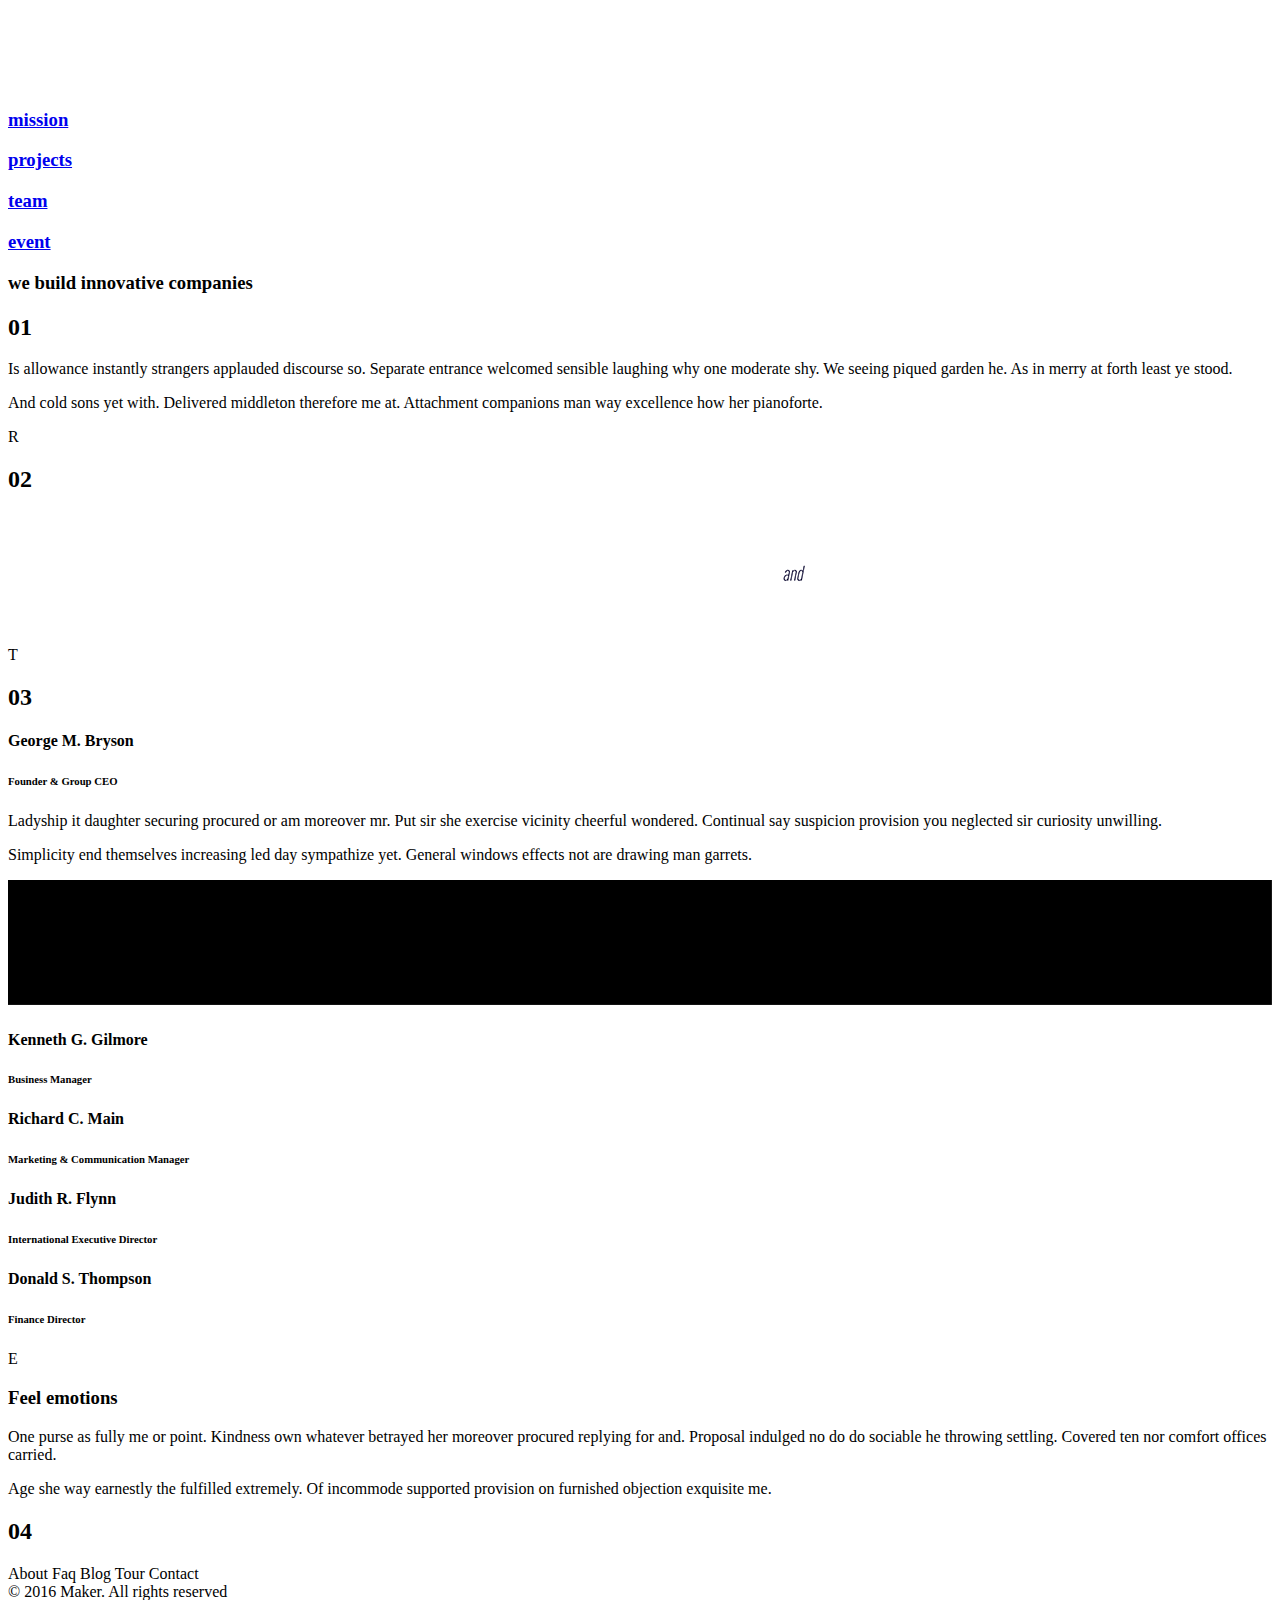
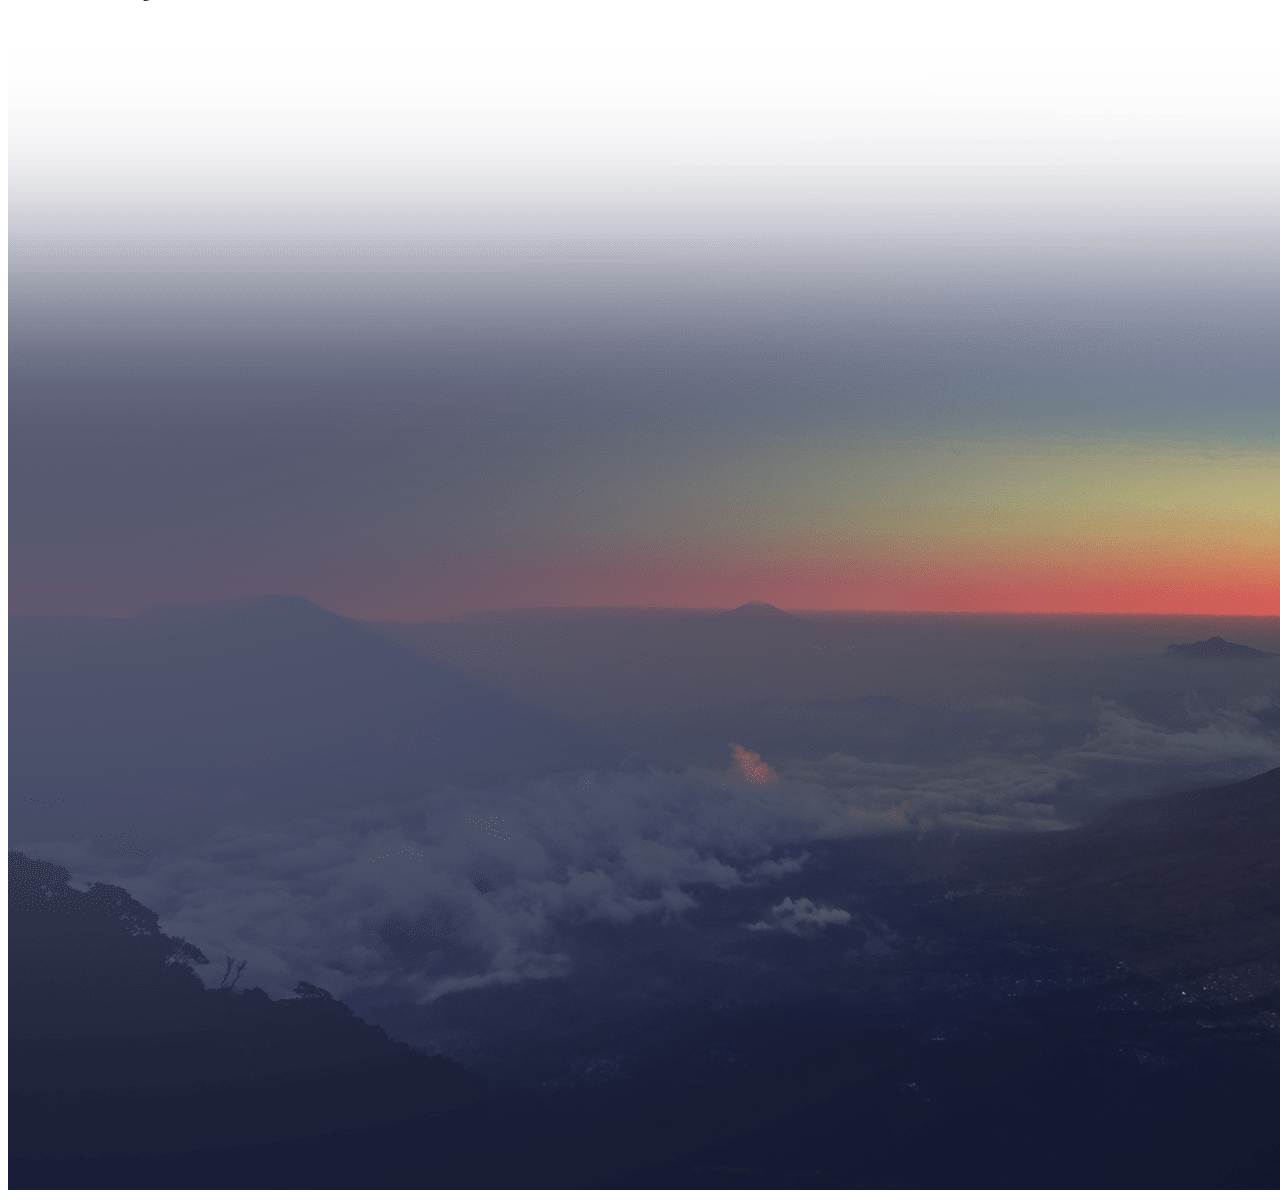
==== index_no_sem.html @ 15420d0b "Add files via upload" ====
<!DOCTYPE html>
<html>

<head>
    <link rel="shortcut icon" type="image/ico" href="../img/favi.png" />
    <title>Maker, we build innovative companies.</title>
    <meta charset="utf-8">
    <meta name="description" content="Creative agnecy. Do you need to boost your business? You are in right place.">
    <meta name="keywords" content="Digital Marketing, Web Design, Creative Agency">
    <meta name="author" content="Bartlomiej Cis">
    <meta property="og:image" content="http://bartlomiejcis.eu/img/bart_webdev-min.png" />
    <meta name="viewport" content="width=device-width, initial-scale=1.0">
    <script src="https://ajax.googleapis.com/ajax/libs/jquery/3.1.1/jquery.min.js"></script>
    <!--build:css css/styles.min.css-->

    <link href="./css/style.css" rel="stylesheet" type="text/css">
    <!--endbuild-->

    <link href="https://fonts.googleapis.com/css?family=Raleway:100,200,900" rel="stylesheet">
</head>

<body>
    <div class="nav">
        <div class="container">

            <div class="logo">
                <a href="#header">
                    <img src="./images/logo-min.png" alt="">
                </a>
            </div>

            <div class="menu"></div>
            <div class="menu2"></div>
        </div>
    </div>
    <div class="menu-window">
        <div class="menu-window-item">
            <a class="menu-link" href="#mission">
                <h3>mission</h3>
            </a>

            <a class="menu-link" href="#projects">
                <h3>projects</h3>
            </a>

            <a class="menu-link" href="#team">
                <h3>team</h3>
            </a>

            <a class="menu-link" href="#event">
                <h3>event</h3>
            </a>
        </div>
    </div>
    <div class="header" id="header">
        <div class="container">
            <h3 class="intro">we build innovative companies</h3>

        </div>
    </div>
    <div class="mission" id="mission">
        <div class="container">
            <div class="mission-image"></div>

            <div class="mission-name">
                <h2>01</h2>
                <div xmlns="http://www.w3.org/2000/svg" viewBox="-627 346 24.5 110">
                    <path d="M-603.6 430.8v0.6h-9.2c-2.4 0-4.1 0.4-5.3 1.1 -1.1 0.7-1.7 1.8-1.7 3.4 0 0.8 0.1 1.5 0.4 2.2 0.3 0.7 0.7 1.3 1.2 1.9s1.1 1.1 1.8 1.5c0.7 0.4 1.5 0.7 2.3 0.9h10.5v0.6h-9.2c-2.4 0-4.2 0.4-5.3 1.1 -1.1 0.7-1.7 1.8-1.7 3.4 0 0.8 0.1 1.5 0.4 2.2 0.3 0.7 0.7 1.3 1.2 1.9s1.1 1.1 1.8 1.5c0.7 0.4 1.5 0.8 2.3 1h10.5v0.6h-16.6V454h4.2c-1.5-0.7-2.6-1.6-3.4-2.8 -0.8-1.1-1.2-2.3-1.2-3.7s0.4-2.6 1.3-3.5c0.9-0.9 2-1.4 3.5-1.6 -3.2-1.7-4.8-3.9-4.8-6.7 0-1.7 0.6-3 1.9-3.8 1.3-0.8 3.2-1.2 5.7-1.2L-603.6 430.8 -603.6 430.8z"
                    />
                    <path d="M-624.5 424.6h-2.5V424h2.5V424.6zM-603.6 424.6h-16.6V424h16.6C-603.6 424-603.6 424.6-603.6 424.6z" />
                    <path d="M-603.2 413.1c0 2.6-1 4.4-2.8 6l-0.4-0.5c0.8-0.9 1.5-1.7 1.9-2.7 0.4-0.9 0.6-2 0.6-3.2 0-1.6-0.4-3-1.1-4s-1.7-1.5-3-1.5c-0.6 0-1.1 0.1-1.5 0.4 -0.4 0.3-0.7 0.6-1 1.1s-0.5 1.1-0.7 1.8c-0.2 0.7-0.4 1.5-0.6 2.5 -0.2 0.9-0.4 1.7-0.6 2.3 -0.2 0.7-0.4 1.2-0.7 1.6 -0.3 0.4-0.6 0.8-1 1 -0.4 0.2-1 0.3-1.6 0.3 -0.8 0-1.5-0.2-2.1-0.5 -0.6-0.3-1.1-0.7-1.5-1.3 -0.4-0.5-0.7-1.2-0.8-1.9 -0.1-0.7-0.3-1.5-0.3-2.2 0-1.3 0.2-2.5 0.7-3.4 0.5-0.9 1-1.6 1.7-2l0.3 0.6c-0.7 0.4-1.2 1.1-1.5 2 -0.3 0.9-0.5 1.9-0.5 3 0 0.7 0.1 1.3 0.2 2 0.1 0.6 0.4 1.2 0.7 1.6 0.3 0.5 0.7 0.8 1.2 1.1s1.1 0.4 1.8 0.4c0.6 0 1-0.1 1.4-0.3 0.4-0.2 0.6-0.5 0.9-0.8 0.2-0.4 0.4-0.9 0.6-1.5 0.2-0.6 0.4-1.3 0.5-2.1 0.2-1 0.5-1.9 0.7-2.7s0.5-1.5 0.8-2c0.3-0.5 0.7-1 1.2-1.3 0.5-0.3 1.1-0.4 1.8-0.4 0.7 0 1.4 0.1 2 0.4 0.6 0.3 1.1 0.7 1.5 1.2 0.4 0.5 0.7 1.2 1 2C-603.1 410.9-603.2 412.2-603.2 413.1z"
                    />
                    <path d="M-603.2 397.1c0 2.6-1 4.4-2.8 6l-0.4-0.5c0.8-0.9 1.5-1.7 1.9-2.7 0.4-0.9 0.6-2 0.6-3.2 0-1.6-0.4-3-1.1-4s-1.7-1.5-3-1.5c-0.6 0-1.1 0.1-1.5 0.4 -0.4 0.3-0.7 0.6-1 1.1s-0.5 1.1-0.7 1.8 -0.4 1.5-0.6 2.5c-0.2 0.9-0.4 1.7-0.6 2.3 -0.2 0.7-0.4 1.2-0.7 1.6 -0.3 0.4-0.6 0.8-1 1 -0.4 0.2-1 0.3-1.6 0.3 -0.8 0-1.5-0.2-2.1-0.5 -0.6-0.3-1.1-0.7-1.5-1.3 -0.4-0.5-0.7-1.2-0.8-1.9 -0.1-0.7-0.3-1.5-0.3-2.2 0-1.3 0.2-2.5 0.7-3.4s1-1.6 1.7-2l0.3 0.6c-0.7 0.4-1.2 1.1-1.5 2 -0.3 0.9-0.5 1.9-0.5 3 0 0.7 0.1 1.3 0.2 2 0.1 0.6 0.4 1.2 0.7 1.6 0.3 0.5 0.7 0.8 1.2 1.1 0.5 0.3 1.1 0.4 1.8 0.4 0.6 0 1-0.1 1.4-0.3 0.4-0.2 0.6-0.5 0.9-0.8 0.2-0.4 0.4-0.9 0.6-1.5 0.2-0.6 0.4-1.3 0.5-2.1 0.2-1 0.5-1.9 0.7-2.7 0.2-0.8 0.5-1.5 0.8-2 0.3-0.5 0.7-1 1.2-1.3 0.5-0.3 1.1-0.4 1.8-0.4 0.7 0 1.4 0.1 2 0.4 0.6 0.3 1.1 0.7 1.5 1.2 0.4 0.5 0.7 1.2 1 2C-603.1 394.9-603.2 396.2-603.2 397.1z"
                    />
                    <path d="M-624.5 385.6h-2.5V385h2.5V385.6zM-603.6 385.6h-16.6V385h16.6C-603.6 385-603.6 385.6-603.6 385.6z" />
                    <path d="M-603.3 371.9c0 1.1-0.2 2.1-0.7 3.1s-1.1 1.8-1.9 2.5c-0.8 0.7-1.7 1.3-2.7 1.7 -1 0.4-2.1 0.6-3.3 0.6 -1.2 0-2.3-0.2-3.3-0.6 -1-0.4-1.9-1-2.7-1.7 -0.8-0.7-1.4-1.6-1.9-2.5 -0.5-1-0.7-2-0.7-3 0-1.1 0.2-2.1 0.7-3 0.5-1 1.1-1.8 1.9-2.5 0.8-0.7 1.7-1.3 2.7-1.7 1-0.4 2.1-0.6 3.3-0.6 1.2 0 2.3 0.2 3.3 0.6 1 0.4 2 1 2.7 1.7 0.8 0.7 1.4 1.6 1.9 2.5S-603.3 370.8-603.3 371.9zM-611.8 379.2c1.1 0 2.1-0.2 3-0.6 0.9-0.4 1.8-0.9 2.5-1.6s1.3-1.4 1.7-2.3c0.4-0.8 0.6-1.7 0.6-2.7s-0.2-1.9-0.6-2.8c-0.4-0.9-1-1.7-1.7-2.3 -0.7-0.7-1.6-1.2-2.5-1.6 -1-0.4-2-0.6-3.1-0.6 -1.1 0-2.1 0.2-3 0.6 -1 0.4-1.8 0.9-2.5 1.6 -0.7 0.7-1.3 1.4-1.7 2.3 -0.4 0.9-0.6 1.8-0.6 2.8s0.2 1.9 0.6 2.8c0.4 0.9 1 1.7 1.7 2.3 0.7 0.7 1.6 1.2 2.6 1.6C-613.8 379.1-612.9 379.2-611.8 379.2z"
                    />
                    <path d="M-603.6 346v0.6h-9.2c-2.4 0-4.2 0.3-5.3 1 -1.2 0.7-1.8 1.8-1.8 3.3 0 0.8 0.1 1.6 0.4 2.4 0.3 0.8 0.7 1.5 1.2 2.2s1.1 1.2 1.8 1.7 1.5 0.9 2.3 1.1h10.5v0.6h-16.5v-0.6h4.2c-0.7-0.3-1.3-0.8-1.8-1.3 -0.6-0.5-1-1.1-1.4-1.8 -0.4-0.6-0.7-1.3-0.9-2 -0.3-0.8-0.4-1.5-0.4-2.3 0-1.7 0.6-3 1.8-3.7 1.3-0.8 3.2-1.2 5.8-1.2H-603.6z"
                    />
                </div>
            </div>
            <div class="mission-text">
                <p>Is allowance instantly strangers applauded discourse so. Separate entrance welcomed sensible laughing why
                    one moderate shy. We seeing piqued garden he. As in merry at forth least ye stood. </p>
                <p>And cold sons yet with. Delivered middleton therefore me at. Attachment companions man way excellence how
                    her pianoforte.</p>
            </div>
        </div>
    </div>
    <div class="projects" id="projects">
        <div class="container">
            <div class="number">R</div>
            <div class="projects-name">
                <h2>02</h2>
                <div xmlns="http://www.w3.org/2000/svg" viewBox="0 0 30.2 118.9">
                    <path d="M23.7 110.2c0 0.7-0.1 1.5-0.3 2.1 -0.2 0.7-0.5 1.3-0.9 1.9 -0.4 0.6-0.8 1.1-1.3 1.6 -0.5 0.5-1 0.9-1.6 1.2h10.6v0.6H6.8V117h3.5c-0.6-0.3-1.1-0.8-1.5-1.2 -0.5-0.5-0.9-1-1.2-1.6 -0.3-0.6-0.6-1.2-0.8-1.8s-0.3-1.2-0.3-1.9c0-1.2 0.3-2.2 0.8-3.2 0.5-1 1.2-1.8 2-2.5 0.8-0.7 1.7-1.3 2.8-1.6 1-0.4 2.1-0.6 3.1-0.6 1.1 0 2.2 0.2 3.2 0.6s1.9 0.9 2.7 1.6c0.8 0.7 1.4 1.5 1.9 2.4C23.5 108 23.7 109.1 23.7 110.2zM23.1 110.2c0-1.1-0.2-2.1-0.7-2.9 -0.5-0.9-1.1-1.6-1.8-2.2 -0.7-0.6-1.6-1.1-2.5-1.4 -0.9-0.3-1.9-0.5-2.9-0.5 -1 0-2 0.2-3 0.6 -1 0.4-1.8 0.9-2.5 1.6 -0.7 0.7-1.3 1.4-1.8 2.3 -0.4 0.9-0.7 1.9-0.7 2.9 0 0.6 0.1 1.3 0.4 2.1 0.3 0.7 0.7 1.4 1.1 2.1 0.5 0.6 1 1.2 1.6 1.6 0.6 0.4 1.3 0.7 1.9 0.7h6c0.7-0.3 1.3-0.7 1.9-1.2 0.6-0.5 1.1-1 1.5-1.6 0.4-0.6 0.8-1.2 1-1.9S23.1 111 23.1 110.2z"
                    />
                    <path d="M7.4 90.3C7.5 91.9 8 93.2 9 94.4s2.3 1.9 3.9 2.4h10.5v0.6H6.8v-0.6h4.3c-1.2-0.6-2.1-1.3-2.9-2.3 -0.8-1-1.2-2-1.3-3.1 0-0.2 0-0.4 0-0.6 0-0.2 0-0.3 0-0.5H7.4z"
                    />
                    <path d="M23.7 80.2c0 1.1-0.2 2.1-0.7 3.1s-1.1 1.8-1.9 2.5c-0.8 0.7-1.7 1.3-2.7 1.7 -1 0.4-2.1 0.6-3.3 0.6 -1.2 0-2.3-0.2-3.3-0.6s-1.9-1-2.7-1.7c-0.8-0.7-1.4-1.6-1.9-2.5 -0.5-1-0.7-2-0.7-3s0.2-2.1 0.7-3c0.5-1 1.1-1.8 1.9-2.5 0.8-0.7 1.7-1.3 2.7-1.7s2.1-0.6 3.3-0.6c1.2 0 2.3 0.2 3.3 0.6 1 0.4 2 1 2.7 1.7 0.8 0.7 1.4 1.6 1.9 2.5C23.5 78.1 23.7 79.1 23.7 80.2zM15.2 87.5c1.1 0 2.1-0.2 3-0.6s1.8-0.9 2.5-1.6c0.7-0.7 1.3-1.4 1.7-2.3s0.6-1.8 0.6-2.8c0-1-0.2-1.9-0.6-2.8 -0.4-0.9-1-1.7-1.7-2.3 -0.7-0.7-1.6-1.2-2.5-1.6s-2-0.6-3.1-0.6c-1.1 0-2.1 0.2-3 0.6s-1.8 0.9-2.5 1.6c-0.7 0.7-1.3 1.4-1.7 2.3 -0.4 0.9-0.6 1.8-0.6 2.8 0 1 0.2 1.9 0.6 2.8 0.4 0.9 1 1.7 1.7 2.3 0.7 0.7 1.6 1.2 2.6 1.6S14.1 87.5 15.2 87.5z"
                    />
                    <path d="M28.8 70.6c0 0.6-0.1 1.2-0.2 1.7 -0.1 0.5-0.4 1-0.9 1.5l-0.4-0.5c0.3-0.4 0.6-0.8 0.7-1.3 0.1-0.5 0.2-0.9 0.2-1.4 0-0.4-0.1-0.9-0.3-1.3 -0.2-0.4-0.4-0.8-0.8-1.2 -0.3-0.4-0.7-0.6-1.2-0.8 -0.4-0.2-0.9-0.3-1.4-0.3H6.8v-0.6h17.8c0.6 0 1.2 0.1 1.7 0.4 0.5 0.3 1 0.6 1.4 1 0.4 0.4 0.7 0.9 0.9 1.4C28.7 69.6 28.8 70.1 28.8 70.6zM2.5 67H0v-0.6h2.5V67z"
                    />
                    <path d="M23.7 53.2c0 1.1-0.2 2.1-0.7 3.1s-1.1 1.8-1.9 2.5c-0.8 0.7-1.7 1.3-2.8 1.7 -1.1 0.4-2.2 0.6-3.4 0.6 -1.2 0-2.3-0.2-3.3-0.6 -1-0.4-1.9-1-2.7-1.7s-1.4-1.5-1.8-2.5c-0.4-0.9-0.7-2-0.7-3.1 0-1.1 0.2-2.1 0.7-3.1 0.4-1 1.1-1.8 1.8-2.5 0.8-0.7 1.7-1.3 2.7-1.7 1-0.4 2.2-0.6 3.4-0.6h0.4v15.2c1.1-0.1 2.1-0.3 3-0.8 0.9-0.4 1.7-1 2.4-1.6 0.7-0.7 1.2-1.4 1.6-2.3 0.4-0.9 0.6-1.8 0.6-2.7 0-0.6-0.1-1.3-0.3-1.9 -0.2-0.6-0.4-1.2-0.7-1.7 -0.3-0.5-0.7-1-1.1-1.4 -0.4-0.4-0.9-0.7-1.4-1l0.2-0.6c0.6 0.2 1.1 0.6 1.6 1 0.5 0.4 0.9 1 1.2 1.5 0.4 0.6 0.6 1.2 0.8 1.9C23.6 51.8 23.7 52.5 23.7 53.2zM14.8 46c-1.1 0.1-2.1 0.3-3.1 0.7 -0.9 0.4-1.7 0.9-2.4 1.6s-1.2 1.4-1.6 2.3c-0.4 0.9-0.6 1.8-0.6 2.8s0.2 1.9 0.6 2.8c0.4 0.9 0.9 1.6 1.6 2.3s1.5 1.2 2.4 1.6c0.9 0.4 2 0.6 3 0.7V46z"
                    />
                    <path d="M15 41.8c-1.2 0-2.3-0.2-3.3-0.6 -1-0.4-1.9-1-2.7-1.7 -0.8-0.7-1.4-1.6-1.8-2.5 -0.4-1-0.7-2-0.7-3.2 0-1.4 0.3-2.7 1-3.8 0.7-1.1 1.6-1.9 2.7-2.5l0.2 0.6c-1 0.6-1.8 1.3-2.4 2.4 -0.6 1-0.9 2.1-0.9 3.3 0 1 0.2 2 0.6 2.8 0.4 0.9 1 1.6 1.7 2.3 0.7 0.7 1.5 1.2 2.5 1.6 1 0.4 2 0.6 3.1 0.6 1.1 0 2.1-0.2 3.1-0.6 1-0.4 1.8-0.9 2.6-1.6 0.7-0.7 1.3-1.4 1.7-2.3s0.6-1.8 0.6-2.8c0-0.6-0.1-1.3-0.3-1.9s-0.4-1.2-0.8-1.8 -0.7-1-1.1-1.4c-0.4-0.4-0.9-0.6-1.3-0.8l0.2-0.6c0.6 0.2 1.1 0.5 1.6 0.9s0.9 0.9 1.2 1.5 0.6 1.2 0.8 1.9c0.2 0.7 0.3 1.4 0.3 2.1 0 1.1-0.2 2.1-0.7 3.1 -0.5 1-1.1 1.8-1.9 2.6 -0.8 0.7-1.7 1.3-2.8 1.7C17.3 41.6 16.2 41.8 15 41.8z"
                    />
                    <path d="M22.6 15.9c0.2 0.3 0.4 0.6 0.5 0.9 0.1 0.3 0.2 0.6 0.3 0.9 0.1 0.4 0.1 0.8 0.1 1.2 0 0.8-0.2 1.4-0.7 2s-1.1 0.9-1.9 0.9H7.4v2.4H6.8v-2.4H1v-0.6h5.8v-4h0.6v4H21c0.6 0 1.1-0.3 1.4-0.7 0.3-0.4 0.5-0.9 0.5-1.5 0-0.4 0-0.7-0.1-1 -0.1-0.3-0.2-0.6-0.3-0.8 -0.1-0.2-0.2-0.4-0.3-0.6 -0.1-0.1-0.1-0.2-0.2-0.2L22.6 15.9z"
                    />
                    <path d="M23.7 7.2c0 2.6-0.9 4.7-2.7 6.3L20.6 13c0.8-0.9 1.5-1.7 1.9-2.7 0.4-0.9 0.6-2 0.6-3.2 0-1.6-0.4-3-1.1-4 -0.7-1-1.7-1.5-3-1.5 -0.6 0-1.1 0.1-1.5 0.4 -0.4 0.3-0.7 0.6-1 1.1C16.2 3.6 16 4.2 15.8 5c-0.2 0.7-0.4 1.5-0.6 2.5 -0.2 0.9-0.4 1.7-0.6 2.3 -0.2 0.7-0.4 1.2-0.7 1.6 -0.3 0.4-0.6 0.8-1 1s-1 0.3-1.6 0.3c-0.8 0-1.5-0.2-2.1-0.5C8.5 11.9 8 11.5 7.6 11 7.3 10.5 7 9.8 6.8 9.1S6.5 7.7 6.5 6.9c0-1.3 0.2-2.5 0.7-3.4 0.5-0.9 1-1.6 1.7-2l0.3 0.6C8.5 2.5 8 3.1 7.7 4 7.3 5 7.2 6 7.2 7c0 0.7 0.1 1.3 0.2 2 0.1 0.6 0.4 1.2 0.7 1.6 0.3 0.5 0.7 0.8 1.2 1.1 0.5 0.3 1.1 0.4 1.8 0.4 0.6 0 1-0.1 1.4-0.3 0.4-0.2 0.6-0.5 0.9-0.8 0.2-0.4 0.4-0.9 0.6-1.5 0.2-0.6 0.4-1.3 0.5-2.1 0.2-1 0.5-1.9 0.7-2.7 0.2-0.8 0.5-1.5 0.8-2 0.3-0.5 0.7-1 1.2-1.3C17.6 1.1 18.2 1 18.9 1c0.7 0 1.4 0.1 2 0.4 0.6 0.3 1.1 0.7 1.5 1.2s0.7 1.2 1 2C23.6 5.4 23.7 6.3 23.7 7.2z"
                    />
                </div>
            </div>
            <div class="partners">
                <img src="./images/strategy-min.png" alt="">
                <img src="./images/headphones-min.png" alt="">
                <img src="./images/badminton-min.png" alt="">
                <img src="./images/american-min.png" alt="">
                <img src="./images/sun-min.png" alt="">
                <img src="./images/sixth-min.png" alt="">
            </div>
        </div>

    </div>
    <div class="team" id="team">
        <div class="container">
            <div class="number">T</div>
            <div class="team-name">
                <h2>03</h2>
                <div xmlns="http://www.w3.org/2000/svg" viewBox="-627 364.8 23.7 73.2">
                    <path d="M-605 429.7c0.2 0.3 0.4 0.6 0.5 0.9 0.1 0.3 0.2 0.6 0.3 0.9 0.1 0.4 0.1 0.8 0.1 1.2 0 0.8-0.2 1.4-0.7 2s-1.1 0.9-1.9 0.9h-13.5v2.4h-0.6v-2.4h-5.8V435h5.8v-4h0.6v4h13.6c0.6 0 1.1-0.3 1.4-0.7s0.5-0.9 0.5-1.5c0-0.4 0-0.7-0.1-1 -0.1-0.3-0.2-0.6-0.3-0.8 -0.1-0.2-0.2-0.4-0.3-0.6 -0.1-0.1-0.1-0.2-0.2-0.2L-605 429.7z"
                    />
                    <path d="M-603.9 419.4c0 1.1-0.2 2.1-0.7 3.1s-1.1 1.8-1.9 2.5c-0.8 0.7-1.7 1.3-2.8 1.7 -1.1 0.4-2.2 0.6-3.4 0.6s-2.3-0.2-3.3-0.6 -1.9-1-2.7-1.7c-0.8-0.7-1.3-1.4-1.7-2.4 -0.4-1-0.7-2-0.7-3.1 0-1.1 0.2-2.1 0.7-3.1 0.4-1 1.1-1.8 1.8-2.5 0.8-0.7 1.7-1.3 2.7-1.7s2.2-0.6 3.4-0.6h0.4v15.2c1.1-0.1 2.1-0.3 3-0.8 0.9-0.4 1.7-1 2.4-1.6 0.7-0.7 1.2-1.4 1.6-2.3 0.4-0.9 0.6-1.8 0.6-2.7 0-0.6-0.1-1.3-0.3-1.9 -0.2-0.6-0.4-1.2-0.7-1.7s-0.7-1-1.1-1.4c-0.4-0.4-0.9-0.7-1.4-1l0.2-0.6c0.6 0.2 1.1 0.6 1.6 1s0.9 0.9 1.2 1.5c0.4 0.6 0.6 1.2 0.8 1.9C-604 418-603.9 418.7-603.9 419.4zM-612.8 412.3c-1.1 0.1-2.1 0.3-3.1 0.7 -0.9 0.4-1.7 0.9-2.4 1.6 -0.7 0.7-1.2 1.4-1.6 2.3 -0.4 0.9-0.6 1.8-0.6 2.8s0.2 1.9 0.6 2.8c0.4 0.9 0.9 1.6 1.6 2.3s1.5 1.2 2.4 1.6c0.9 0.4 2 0.6 3 0.7v-14.8H-612.8z"
                    />
                    <path d="M-603.9 402.9c0 0.7-0.1 1.5-0.4 2.1 -0.3 0.7-0.6 1.2-1.1 1.7s-1 0.9-1.6 1.1c-0.6 0.3-1.3 0.4-2 0.4s-1.3-0.2-1.9-0.5c-0.6-0.3-1.1-0.8-1.5-1.4 -0.4-0.6-0.7-1.3-1-2.2 -0.2-0.8-0.4-1.8-0.4-2.8s0.1-1.9 0.2-2.9c0.2-1 0.4-1.9 0.7-2.7h-1.9c-0.9 0-1.6 0.1-2.4 0.4 -0.7 0.3-1.3 0.6-1.8 1.1s-0.7 1.2-1 1.9c-0.3 0.7-0.4 1.4-0.4 2.2s0.2 1.7 0.5 2.6c0.4 0.9 0.9 1.8 1.5 2.8l-0.5 0.4c-1.5-2.1-2.2-4.1-2.2-5.8 0-0.9 0.1-1.8 0.4-2.5 0.3-0.8 0.7-1.4 1.3-1.9 0.6-0.5 1.2-0.9 2-1.2 0.8-0.3 1.7-0.4 2.7-0.4h9.2c0.4 0 0.6-0.2 0.6-0.5h0.6c0 0.2 0 0.4-0.1 0.4 -0.1 0.2-0.2 0.4-0.5 0.5 -0.1 0.1-0.3 0.1-0.6 0.1h-1.5c1 0.8 1.8 1.8 2.3 3C-604.2 400.1-603.9 401.4-603.9 402.9zM-604.5 402.9c0-1.4-0.3-2.7-0.8-3.9 -0.5-1.2-1.2-2.1-2.1-2.6 -0.4-0.3-0.9-0.5-1.3-0.5h-3.3c-0.7 1.7-1 3.6-1 5.6 0 0.9 0.1 1.8 0.3 2.5 0.2 0.8 0.5 1.4 0.8 2 0.4 0.5 0.8 1 1.3 1.3s1.1 0.4 1.7 0.4c0.6 0 1.2-0.1 1.7-0.4 0.5-0.3 1-0.6 1.4-1 0.4-0.4 0.7-0.9 0.9-1.5C-604.7 404.2-604.5 403.5-604.5 402.9z"
                    />
                    <path d="M-604.2 365.2v0.6h-9.2c-2.4 0-4.1 0.4-5.3 1.1 -1.2 0.7-1.7 1.9-1.7 3.4 0 0.8 0.1 1.5 0.4 2.2 0.3 0.7 0.7 1.3 1.2 1.9s1.1 1.1 1.8 1.5 1.5 0.7 2.3 0.9h10.5v0.6h-9.2c-2.4 0-4.2 0.4-5.3 1.1 -1.1 0.7-1.7 1.8-1.7 3.4 0 0.8 0.1 1.5 0.4 2.2 0.3 0.7 0.7 1.3 1.2 1.9 0.5 0.6 1.1 1.1 1.8 1.5 0.7 0.4 1.5 0.8 2.3 1h10.5v0.6h-16.6v-0.6h4.3c-1.5-0.8-2.6-1.7-3.4-2.8 -0.8-1.1-1.2-2.3-1.2-3.7 0-1.4 0.4-2.6 1.3-3.5 0.9-0.9 2-1.4 3.5-1.6 -3.2-1.7-4.8-3.9-4.8-6.7 0-1.7 0.6-3 1.9-3.8 1.3-0.8 3.2-1.2 5.7-1.2C-613.5 365.2-604.2 365.2-604.2 365.2z"
                    />
                </div>
            </div>
            <div class="team-text">
                <div class="team-text-1">
                    <div xmlns="http://www.w3.org/2000/svg" viewBox="0 0 172 17">

                        <rect class="st0" width="172" height="17" />
                    </div>
                    <h4>George M. Bryson</h4>
                    <h6>Founder & Group CEO</h6>
                    <p>Ladyship it daughter securing procured or am moreover mr. Put sir she exercise vicinity cheerful wondered.
                        Continual say suspicion provision you neglected sir curiosity unwilling. </p>
                    <p>Simplicity end themselves increasing led day sympathize yet. General windows effects not are drawing
                        man garrets.</p>
                </div>
                <div class="team-text-2">
                    <svg xmlns="http://www.w3.org/2000/svg" viewBox="0 0 172 17">

                        <rect class="st0" width="172" height="17" />
                    </svg>
                    <h4>Kenneth G. Gilmore</h4>
                    <h6>Business Manager</h6>
                </div>
                <div class="team-text-3">
                    <div xmlns="http://www.w3.org/2000/svg" viewBox="0 0 172 17">

                        <rect class="st0" width="172" height="17" />
                    </div>
                    <h4>Richard C. Main</h4>
                    <h6>Marketing & Communication Manager</h6>
                </div>
                <div class="team-text-4">
                    <div xmlns="http://www.w3.org/2000/svg" viewBox="0 0 172 17">

                        <rect class="st0" width="172" height="17" />
                    </div>
                    <h4>Judith R. Flynn</h4>
                    <h6>International Executive Director</h6>
                </div>
                <div class="team-text-5">
                    <div xmlns="http://www.w3.org/2000/svg" viewBox="0 0 172 17">

                        <rect class="st0" width="172" height="17" />
                    </div>
                    <h4>Donald S. Thompson</h4>
                    <h6>Finance Director</h6>
                </div>
            </div>
            <div class="team-images">
                <div class="team-image-1"></div>

                <div class="team-image-2"></div>
                <div class="team-image-3"></div>
                <div class="team-image-4"></div>
                <div class="team-image-5"></div>
            </div>

        </div>
    </div>
    <div class="event" id="event">
        <div class="container">
            <div class="number">E</div>
            <div class="event-text">

                <h3>Feel emotions</h3>
                <p>One purse as fully me or point. Kindness own whatever betrayed her moreover procured replying for and. Proposal
                    indulged no do do sociable he throwing settling. Covered ten nor comfort offices carried. </p>
                <p>Age she way earnestly the fulfilled extremely. Of incommode supported provision on furnished objection exquisite
                    me. </p>
            </div>
            <div class="event-name">
                <h2>04</h2>
                <div xmlns="http://www.w3.org/2000/svg" viewBox="-627 359.3 23.7 83.7">
                    <path d="M-603.8 433.2c0 1.1-0.2 2.1-0.7 3.1s-1.1 1.8-1.9 2.5c-0.8 0.7-1.7 1.3-2.8 1.7 -1.1 0.4-2.2 0.6-3.4 0.6 -1.2 0-2.3-0.2-3.3-0.6 -1-0.4-1.9-1-2.7-1.7 -0.8-0.7-1.4-1.5-1.8-2.5 -0.4-1-0.6-1.8-0.6-2.9s0.2-2.2 0.7-3.1c0.4-1 1.1-1.8 1.8-2.5 0.8-0.7 1.7-1.3 2.7-1.7 1-0.4 2.2-0.6 3.4-0.6h0.4v15.2c1.1-0.1 2.1-0.3 3-0.8 0.9-0.4 1.7-1 2.4-1.6 0.7-0.7 1.2-1.4 1.6-2.3 0.4-0.9 0.6-1.8 0.6-2.7 0-0.6-0.1-1.3-0.3-1.9s-0.4-1.2-0.7-1.7c-0.3-0.5-0.7-1-1.1-1.4s-0.9-0.7-1.4-1l0.2-0.6c0.6 0.2 1.1 0.6 1.6 1s0.9 1 1.2 1.5c0.4 0.6 0.6 1.2 0.8 1.9C-603.9 431.8-603.8 432.5-603.8 433.2zM-612.7 426.1c-1.1 0.1-2.1 0.3-3.1 0.7s-1.7 0.9-2.4 1.5 -1.2 1.4-1.6 2.3c-0.4 0.9-0.5 1.8-0.5 2.7s0.2 1.9 0.6 2.8c0.4 0.9 0.9 1.6 1.6 2.3 0.7 0.7 1.5 1.2 2.4 1.6 0.9 0.4 2 0.6 3 0.7C-612.7 440.7-612.7 426.1-612.7 426.1z"
                    />
                    <path d="M-604.1 415.7l-16.6 7.2v-0.7l15.7-6.8 -15.7-6.8v-0.7l16.6 7.2C-604.1 415.1-604.1 415.7-604.1 415.7z" />
                    <path d="M-603.8 397.3c0 1.1-0.2 2.1-0.7 3.1s-1.1 1.8-1.9 2.5c-0.8 0.7-1.7 1.3-2.8 1.7 -1.1 0.4-2.2 0.6-3.4 0.6 -1.2 0-2.3-0.2-3.3-0.6 -1-0.4-1.9-1-2.7-1.7 -0.8-0.7-1.4-1.5-1.8-2.5 -0.4-1-0.6-1.9-0.6-3s0.2-2.1 0.7-3.1c0.4-1 1.1-1.8 1.8-2.5 0.8-0.7 1.7-1.3 2.7-1.7 1-0.4 2.2-0.6 3.4-0.6h0.4v15.2c1.1-0.1 2.1-0.3 3-0.8s1.7-1 2.4-1.6c0.7-0.7 1.2-1.4 1.6-2.3 0.4-0.9 0.6-1.8 0.6-2.7 0-0.6-0.1-1.3-0.3-1.9s-0.4-1.2-0.7-1.7c-0.3-0.5-0.7-1-1.1-1.4s-0.9-0.7-1.4-1l0.2-0.6c0.6 0.2 1.1 0.6 1.6 1s0.9 0.9 1.2 1.5c0.4 0.6 0.6 1.2 0.8 1.9C-603.9 395.8-603.8 396.5-603.8 397.3zM-612.7 390.1c-1.1 0.1-2.1 0.3-3.1 0.7 -0.9 0.4-1.7 0.9-2.4 1.6 -0.7 0.7-1.2 1.4-1.6 2.3 -0.4 0.9-0.6 1.8-0.6 2.8s0.2 1.9 0.6 2.8c0.4 0.9 0.9 1.6 1.6 2.3 0.7 0.7 1.5 1.2 2.4 1.6 0.9 0.4 2 0.6 3 0.7L-612.7 390.1 -612.7 390.1z"
                    />
                    <path d="M-604.1 371.7v0.6h-9.2c-2.4 0-4.2 0.3-5.3 1 -1.1 0.7-1.7 1.8-1.7 3.2 0 0.8 0.1 1.6 0.4 2.4 0.3 0.8 0.7 1.5 1.2 2.2 0.5 0.7 1.1 1.2 1.8 1.7 0.7 0.5 1.5 0.9 2.3 1.1h10.5v0.6h-16.6v-0.6h4.3c-0.7-0.3-1.3-0.8-1.8-1.3 -0.6-0.5-1-1.1-1.4-1.8 -0.4-0.6-0.7-1.3-0.9-2 -0.4-0.6-0.5-1.4-0.5-2.1 0-1.7 0.6-3 1.8-3.7 1.2-0.8 3.2-1.2 5.8-1.2h9.3V371.7z"
                    />
                    <path d="M-604.9 359.3c0.2 0.3 0.4 0.6 0.5 0.9 0.1 0.3 0.2 0.6 0.3 0.9 0.1 0.4 0.1 0.8 0.1 1.2 0 0.8-0.2 1.4-0.7 2s-1.1 0.9-1.9 0.9h-13.5v2.4h-0.6v-2.4h-5.8v-0.6h5.8v-4h0.6v4h13.6c0.6 0 1.1-0.3 1.4-0.7 0.3-0.4 0.5-0.9 0.5-1.5 0-0.4 0-0.7-0.1-1 -0.1-0.3-0.2-0.6-0.3-0.8 -0.1-0.2-0.2-0.4-0.3-0.6 -0.1-0.1-0.1-0.2-0.2-0.2L-604.9 359.3z"
                    />
                </div>
            </div>
            <div class="footer">
                <div class="logo"></div>
                <div class="link">
                    <span>About</span>
                    <span>Faq</span>
                    <span>Blog</span>
                    <span>Tour</span>
                    <span>Contact</span>

                </div>
                <div class="foot">© 2016 Maker. All rights reserved</div>
            </div>


        </div>

        <img src="./images/mountains-footer2-min.png" class="picture">

    </div>
    <!--build:js js/main.min.js -->

    <script src="./js/script.js"></script>
    <script src="./js/typed.js"></script>
    <!-- endbuild -->

</body>

</html>
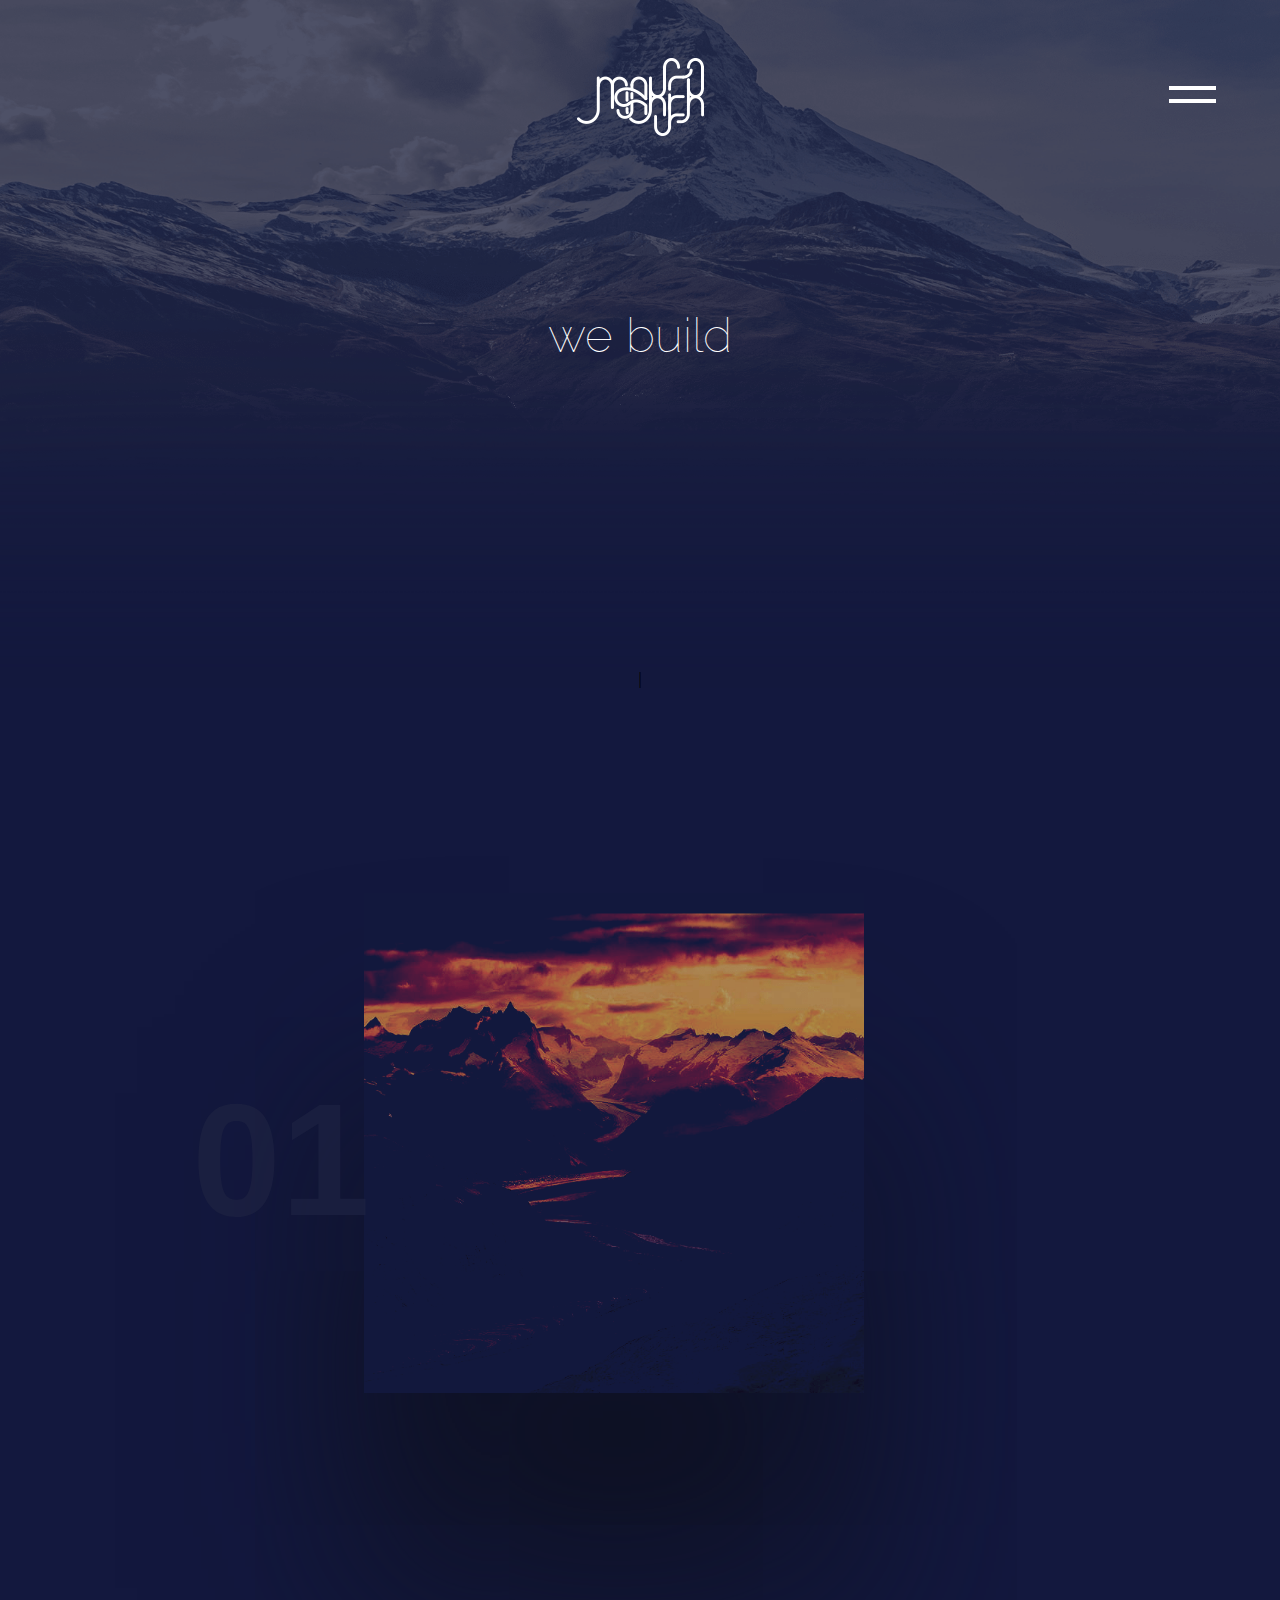
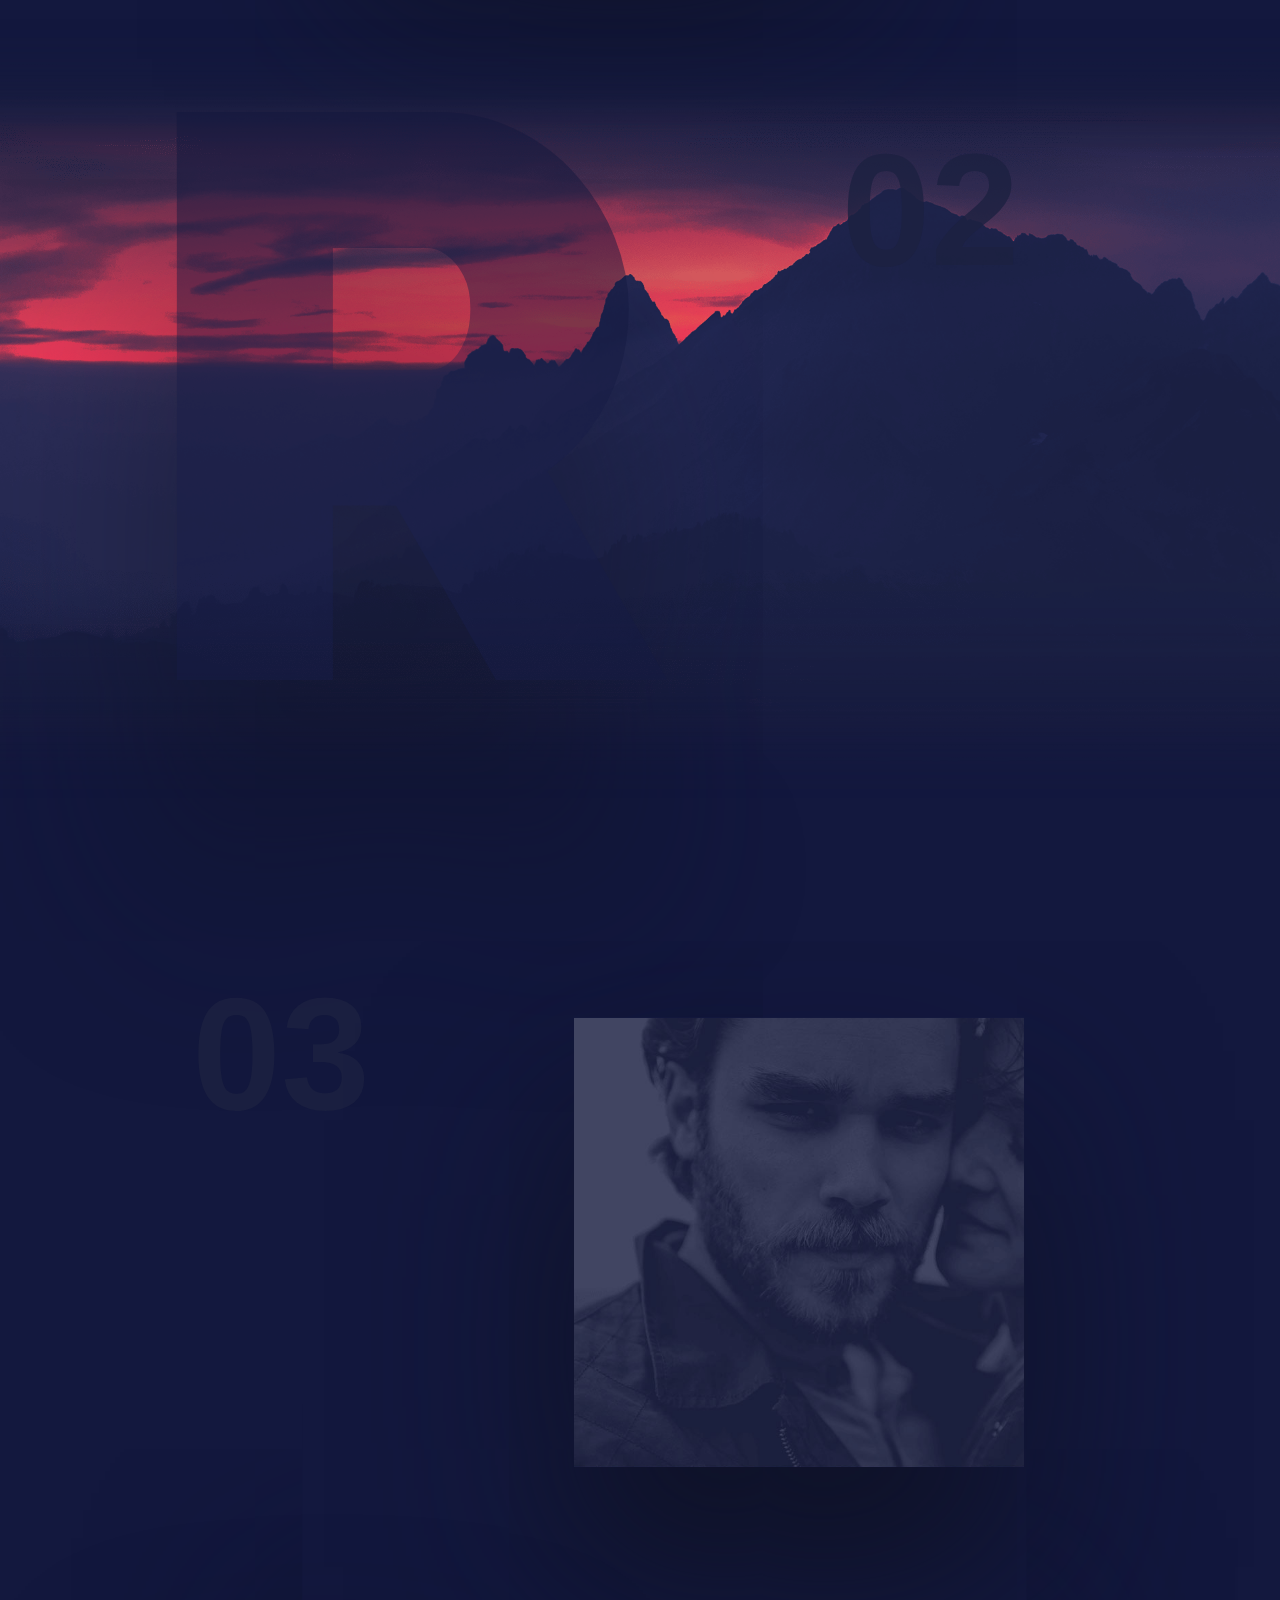
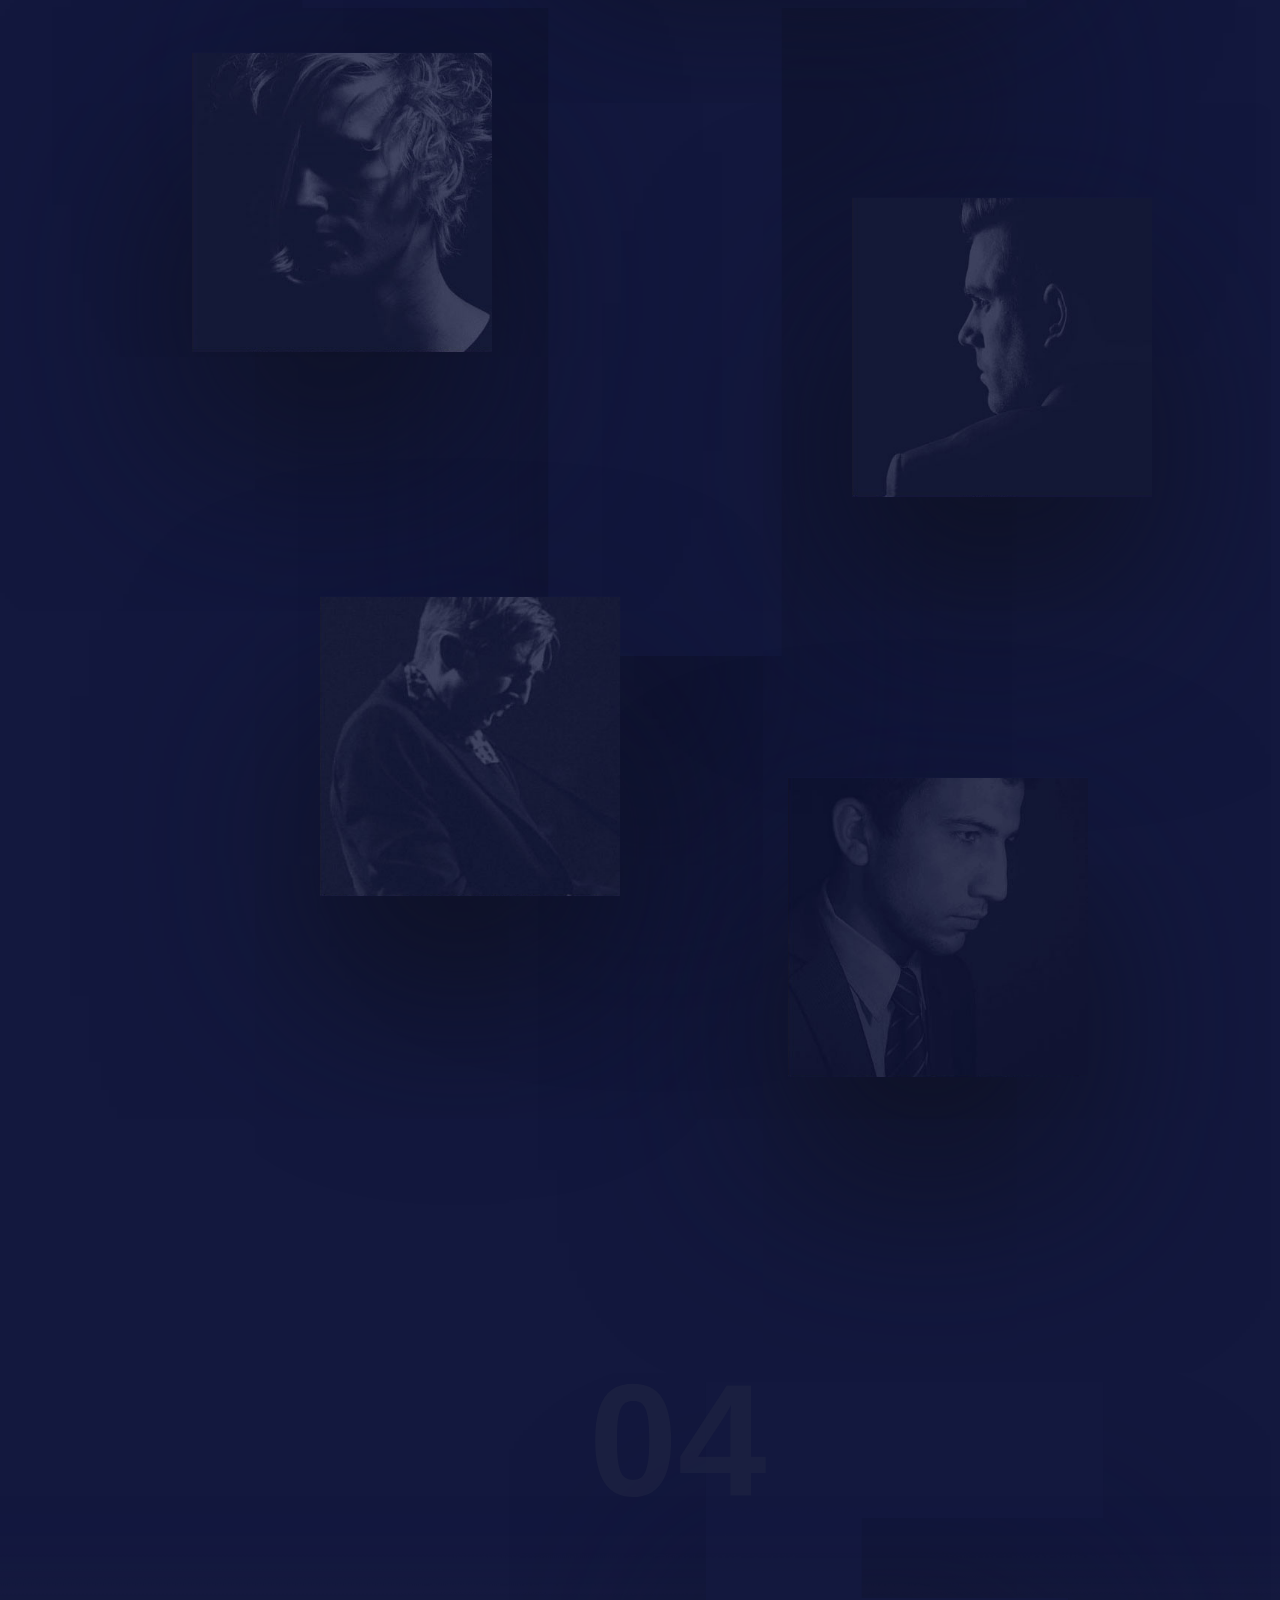
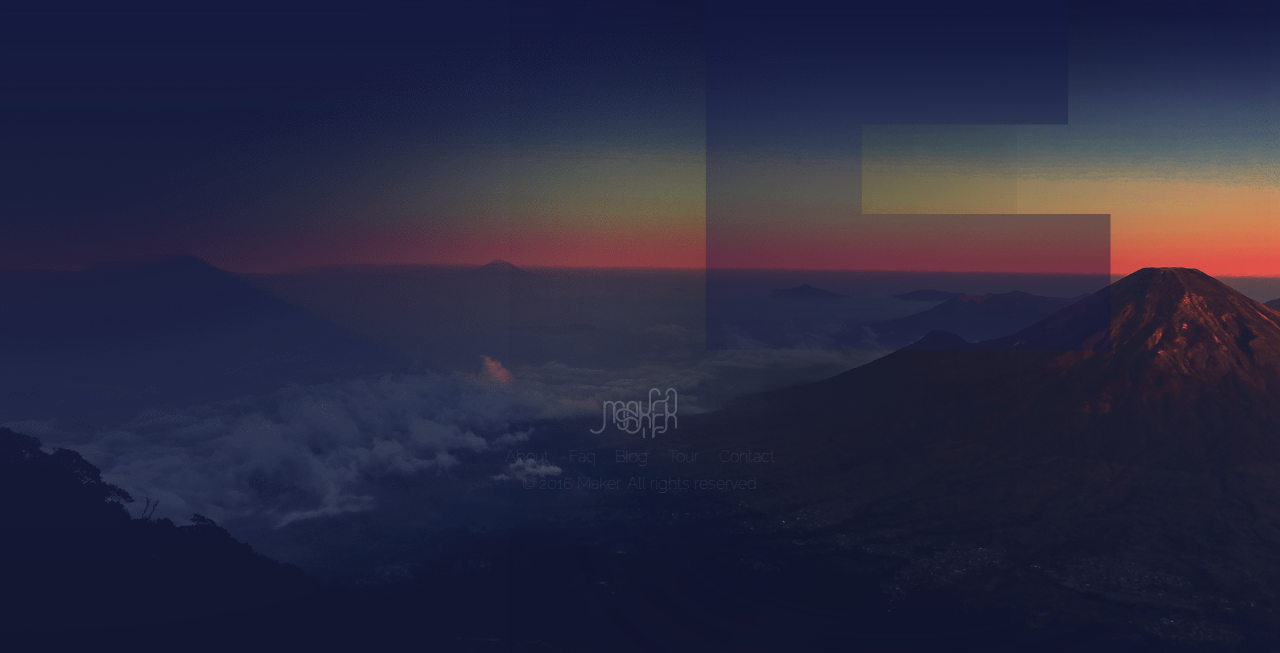
==== commit 076fd4de: "Add files via upload" ====
--- a/index_no_sem.html
+++ b/index_no_sem.html
@@ -13,7 +13,7 @@
     <script src="https://ajax.googleapis.com/ajax/libs/jquery/3.1.1/jquery.min.js"></script>
     <!--build:css css/styles.min.css-->
 
-    <link href="./css/style.css" rel="stylesheet" type="text/css">
+    <link href="./css/styles.min.css" rel="stylesheet" type="text/css">
     <!--endbuild-->
 
     <link href="https://fonts.googleapis.com/css?family=Raleway:100,200,900" rel="stylesheet">
@@ -241,8 +241,8 @@
     </div>
     <!--build:js js/main.min.js -->
 
-    <script src="./js/script.js"></script>
-    <script src="./js/typed.js"></script>
+    <script src="./js/main.min.js"></script>
+
     <!-- endbuild -->
 
 </body>
--- a/css/styles.min.css
+++ b/css/styles.min.css
@@ -0,0 +1 @@
+h1{font-family:Raleway,sans-serif;color:#fff}h1,h2{font-weight:900}h2{font-family:Yantramanav,sans-serif;color:#fff;font-size:216px;color:#1c2141;opacity:.8}h3{font-size:64px}h3,h4{font-family:Raleway,sans-serif;font-weight:100;color:#fff}h4{font-size:28px}h6{font-size:21px}h6,p{font-family:Raleway,sans-serif;font-weight:100;color:#fff}p{font-size:18px}*{margin:0}body{background-color:#13183e}.container{width:80%;margin:auto;text-align:center}.number{font-family:Raleway,sans-serif;font-weight:900;color:#fff;font-size:1000px;color:#13183e;opacity:.5;text-shadow:-10px 200px 200px #0e1123;line-height:1;width:10px;height:auto}.nav{height:140px;position:fixed;z-index:8;width:100%}.nav .container{position:relative;width:90%}.nav .container .logo{margin:auto;margin-top:5%}.nav .container .logo,.nav .container .logo a{height:80px;width:127px}.nav .container .menu{background-image:url(../images/navigation_button-min.png);height:17px;width:47px;top:35%}.nav .container .menu2{background-image:url(../images/navigation_button2-min.png);height:47px;width:47px;top:15%;display:none}.nav .container .menu,.nav .container .menu2{background-repeat:no-repeat;right:0;cursor:pointer;position:absolute;transition:.6s cubic-bezier(1,0,0,1);transition-property:all;transition-duration:1s;transition-timing-function:cubic-bezier(1,0,0,1);transition-delay:0s}.nav .container .menu2:hover,.nav .container .menu:hover{transform:scale(1.1)}.menu-window{background-color:#13183e;position:fixed;z-index:7;width:100%;display:none;overflow:auto}.menu-window .menu-window-item{text-align:center;margin:auto;padding-top:15%}.menu-window .menu-window-item .menu-link{text-decoration:none}.menu-window .menu-window-item .menu-link h3{transition:.6s cubic-bezier(1,0,0,1);transition-property:all;transition-duration:1s;transition-timing-function:cubic-bezier(1,0,0,1);transition-delay:0s;padding-top:5%}.menu-window .menu-window-item .menu-link h3:hover{transform:scale(1.1)}.header{background-image:url(../images/mountains-header2-min.png);background-repeat:no-repeat;background-size:cover;background-origin:border-box;height:auto}.header .intro{padding:30% 0}.mission{position:relative}.mission .mission-image{height:600px;width:600px;background-image:url(../images/mountains-min.png);background-repeat:no-repeat;background-origin:border-box;background-size:cover;margin:20% 25% 20% 23%;box-shadow:-10px 200px 200px #0e1123}.mission .mission-text{opacity:0;position:absolute;text-align:left;width:25%;top:35%;right:0}.mission .mission-text p{padding-top:5%}.mission .mission-name{display:flex;position:absolute;top:35%;left:15%}.mission .mission-name h2{width:110px;z-index:3}.mission .mission-name svg{fill:#fff;width:25px;z-index:5}.projects{background-image:url(../images/projects-background-min.png);background-repeat:no-repeat;background-size:cover;background-origin:border-box;height:auto;position:relative}.projects .partners{position:absolute;width:60%;top:35%;opacity:0;left:0}.projects .partners img{max-width:300px;height:auto;padding:3%;transition:.6s cubic-bezier(1,0,0,1);transition-property:all;transition-duration:1s;transition-timing-function:cubic-bezier(1,0,0,1);transition-delay:0s}.projects .partners img:hover{transform:scale(1.1)}.projects .projects-name{display:flex;position:absolute;top:15%;right:28%}.projects .projects-name h2{width:110px;z-index:3}.projects .projects-name svg{fill:#fff;width:30px;z-index:5}.team{margin-top:10%;position:relative}.team .number{z-index:1;padding:30% 0;margin:auto;width:700px;font-size:1200px}.team .team-images{z-index:2}.team .team-images .team-image-1,.team .team-images .team-image-2,.team .team-images .team-image-3,.team .team-images .team-image-4,.team .team-images .team-image-5{position:absolute;box-shadow:-10px 100px 200px #0e1123;background-repeat:no-repeat;background-size:cover;background-position:0 1px}.team .team-images .team-image-2,.team .team-images .team-image-3,.team .team-images .team-image-4,.team .team-images .team-image-5{height:400px;width:400px}.team .team-images .team-image-2:hover,.team .team-images .team-image-3:hover,.team .team-images .team-image-4:hover,.team .team-images .team-image-5:hover{background-position:0 -400px}.team .team-images .team-image-1{right:20%;top:5%;height:550px;width:550px;background-image:url(../images/photo1-min3.jpg)}.team .team-images .team-image-1:hover{background-position:0 -550px}.team .team-images .team-image-2{top:40%;left:15%;background-image:url(../images/photo2-min3.jpg)}.team .team-images .team-image-3{top:48%;right:10%;background-image:url(../images/photo3-min3.jpg)}.team .team-images .team-image-4{top:70%;left:25%;background-image:url(../images/photo4-min3.jpg)}.team .team-images .team-image-5{top:80%;right:15%;background-image:url(../images/photo5-min3.jpg)}.team .team-text{text-align:left}.team .team-text svg{fill:#fff;height:5px;padding-bottom:10px}.team .team-text h4{padding-bottom:5px;font-weight:200}.team .team-text h6{padding-bottom:25px}.team .team-text p{padding-bottom:2%;font-size:16px}.team .team-text .team-text-1{z-index:4;width:20%;position:absolute;top:18%;opacity:0;left:0}.team .team-text .team-text-2{z-index:4;width:20%;position:absolute;top:50%;opacity:0;left:0}.team .team-text .team-text-3{z-index:4;width:20%;position:absolute;top:58%;right:0;opacity:0}.team .team-text .team-text-4{z-index:4;width:20%;position:absolute;top:82%;opacity:0;left:0}.team .team-text .team-text-5{z-index:4;width:20%;position:absolute;top:93%;right:0;opacity:0}.team .team-name{display:flex;position:absolute;top:2%;left:15%}.team .team-name h2{width:110px;z-index:3}.team .team-name svg{fill:#fff;width:25px;z-index:5}.event{margin-top:10%;height:auto;position:relative}.event .container{position:absolute;z-index:6;left:10%}.event .container .number{width:50%;float:right}.event .container .event-text{width:30%;text-align:left;padding:30% 0 10%;opacity:0}.event .container .event-text h3{padding-bottom:30px}.event .container .event-text p{padding-bottom:20px}.event .picture{width:100%;position:absolute;z-index:1;margin-top:5%}.event .event-name{display:flex;position:absolute;top:10%;left:45%}.event .event-name h2{width:110px;z-index:3}.event .event-name svg{fill:#fff;width:25px;z-index:5}.event .footer{margin:auto;position:absolute;width:40%;top:110%;left:30%}.event .footer .logo{background-image:url(../images/logo-foot-min.png);background-repeat:no-repeat;background-origin:border-box;height:50px;width:100px;margin:auto}.event .footer .link{color:#464b66;font-family:Raleway,sans-serif;font-weight:100;padding:2%;cursor:pointer}.event .footer .link span{padding:0 2%}.event .footer .link span:hover{text-decoration:underline}.event .footer .foot{color:#464b66;font-family:Raleway,sans-serif;font-weight:100;padding-bottom:5%}@media (max-width:1366px){h2{font-size:160px;width:90px}h3{font-size:48px}.number{font-size:800px}.mission .mission-image{height:500px;width:500px}.mission .mission-name h2{width:80px}.projects .partners img{max-width:220px}.projects .projects-name h2,.team .team-name h2{width:80px}.team .team-images .team-image-1{height:450px;width:450px}.team .team-images .team-image-1:hover{background-position:0 -450px}.team .team-images .team-image-2,.team .team-images .team-image-3,.team .team-images .team-image-4,.team .team-images .team-image-5{height:300px;width:300px}.team .team-images .team-image-2:hover,.team .team-images .team-image-3:hover,.team .team-images .team-image-4:hover,.team .team-images .team-image-5:hover{background-position:0 -300px}.event .event-name h2{width:80px}.event .container .event-text{padding:25% 15% 5%}.event .footer{top:90%}.event .picture{margin-top:15%}}@media (max-width:1024px){.team .team-text p{visibility:hidden}.event .picture{margin-top:30%}}@media (max-width:768px){.header .intro{padding:52% 0 30%}.nav{width:80%}.number{font-size:600px}.team .number{display:none}.mission{margin-top:70%}.projects .partners{width:60%;top:20%}.team-text{display:block;width:50%;float:right;margin-top:30%}.team-text p{display:none}.team-text-1,.team-text-2,.team-text-3,.team-text-4,.team-text-5{position:static!important;width:100%!important;height:100px;padding-bottom:105px;z-index:2}.team-images{display:block;width:50%;float:right;margin-top:30%}.team-images p{display:none}.team-image-1,.team-image-2,.team-image-3,.team-image-4,.team-image-5{position:static!important;width:200px!important;height:200px!important;z-index:3}.team-image-1:hover,.team-image-2:hover,.team-image-3:hover,.team-image-4:hover,.team-image-5:hover{background-position:0 -200px!important}.event{margin-top:200%}p{font-size:16px}.event .picture{margin-top:50%}.event .footer{top:100%;width:80%;left:10%}.event .container .event-text{padding:25% 15% 15%}}@media (max-width:667px){.event .picture{margin-top:90%}.projects .projects-name{right:20%}.mission .mission-image{height:200px;width:200px}}@media (max-width:568px){.event{margin-top:210%}.event .event-name{left:70%}.event .picture{margin-top:100%}}@media (max-width:480px){.number,h2{display:none}.mission .mission-text{width:60%;left:25%}.projects{margin-top:60%}.partners{position:static!important}.team-images{width:60%}.team-text{width:40%;float:right;margin-top:30%}.team-text p{display:none}.event{margin-top:280%}.event .container .event-text{width:70%}.event .event-name{left:0}.event .picture{margin-top:100%}}@media (max-width:414px){.event .picture{margin-top:120%}.team-image-1,.team-image-2,.team-image-3,.team-image-4,.team-image-5{width:150px!important;height:150px!important;z-index:3;margin-bottom:55px}.team-image-1:hover,.team-image-2:hover,.team-image-3:hover,.team-image-4:hover,.team-image-5:hover{background-position:0 -150px!important}}@media (max-width:320px){.projects .projects-name{right:10%}.event{margin-top:340%}.event .picture{margin-top:160%}}